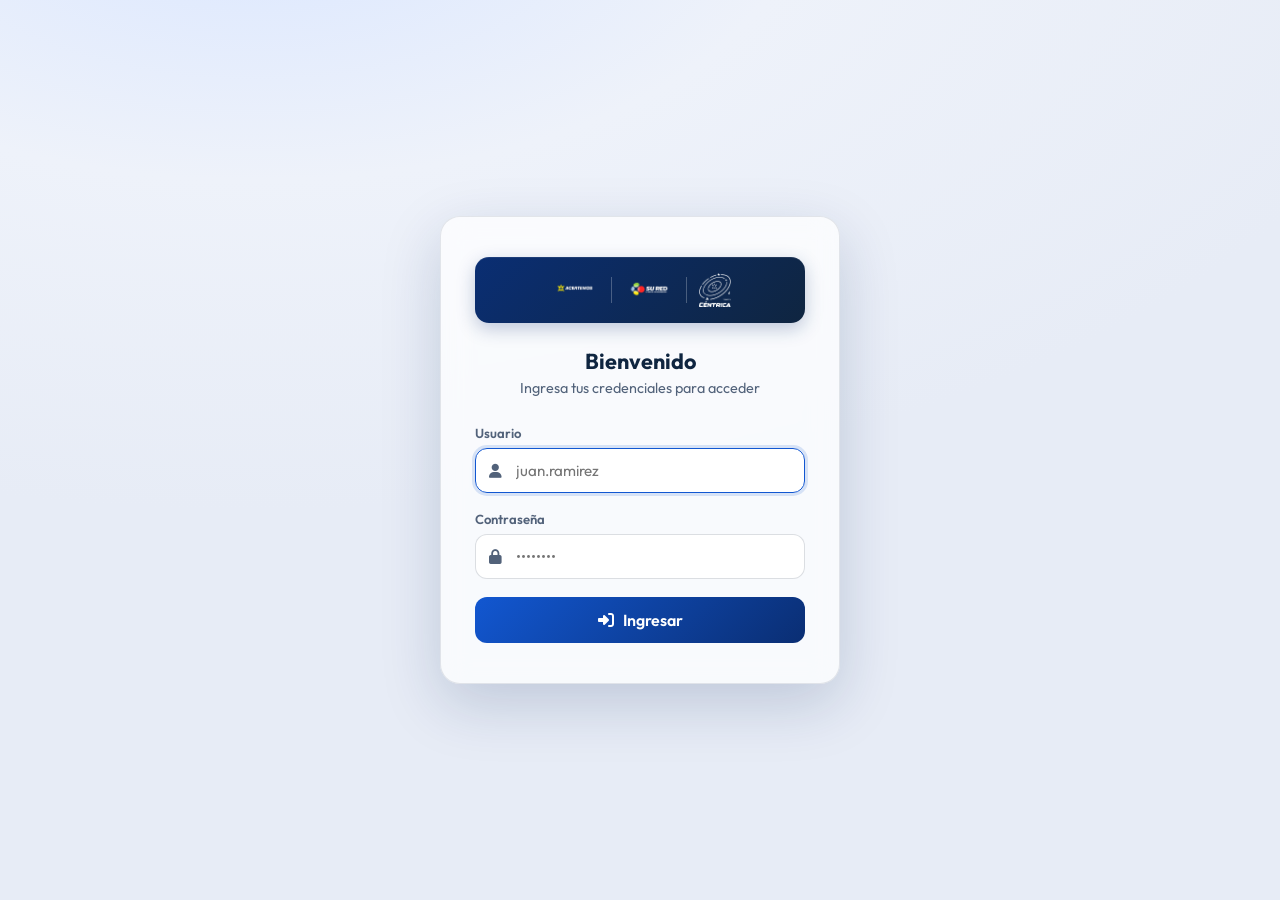
==== frontend/login.html @ 2c41f93b "feat(auth): pantalla de login local y cierre de sesión Solución temporal sin microservicio de autent" ====
<!DOCTYPE html>
<html lang="es">
<head>
    <meta charset="UTF-8">
    <meta name="viewport" content="width=device-width, initial-scale=1.0">
    <title>Ingreso — Dashboard de Operaciones</title>
    <link rel="preconnect" href="https://fonts.googleapis.com">
    <link href="https://fonts.googleapis.com/css2?family=Outfit:wght@400;500;600;700&display=swap" rel="stylesheet">
    <link rel="stylesheet" href="https://cdnjs.cloudflare.com/ajax/libs/font-awesome/6.5.1/css/all.min.css">
    <style>
        :root {
            --brand-blue: #1257d1;
            --brand-blue-deep: #0a2e73;
            --brand-yellow: #ffc400;
            --text-primary: #0f2540;
            --text-secondary: #52627a;
            --danger: #ef4444;
            --font-sans: 'Outfit', -apple-system, BlinkMacSystemFont, "Segoe UI", Roboto, sans-serif;
        }
        * { box-sizing: border-box; margin: 0; padding: 0; }
        body {
            font-family: var(--font-sans);
            min-height: 100vh;
            display: flex;
            align-items: center;
            justify-content: center;
            background: radial-gradient(1200px 600px at 20% -10%, #dbe7ff 0%, #eef2fa 45%, #e7ecf6 100%);
            color: var(--text-primary);
            padding: 24px;
        }
        .login-card {
            width: 100%;
            max-width: 400px;
            background: rgba(255, 255, 255, 0.72);
            backdrop-filter: blur(14px);
            border: 1px solid rgba(15, 37, 64, 0.10);
            border-radius: 20px;
            box-shadow: 0 20px 60px rgba(13, 38, 89, 0.18);
            padding: 40px 34px;
        }
        .login-logos {
            display: flex;
            align-items: center;
            justify-content: center;
            gap: 12px;
            margin-bottom: 24px;
            padding: 16px 22px;
            background: linear-gradient(135deg, #0a2e73, #0f2540);
            border-radius: 14px;
            box-shadow: inset 0 1px 0 rgba(255, 255, 255, 0.08), 0 6px 18px rgba(10, 46, 115, 0.25);
        }
        .login-logos img { height: 34px; object-fit: contain; }
        .login-logos .divider { width: 1px; height: 26px; background: rgba(255, 255, 255, 0.25); }
        h1 { font-size: 1.35rem; font-weight: 700; text-align: center; margin-bottom: 4px; }
        .subtitle { text-align: center; color: var(--text-secondary); font-size: 0.9rem; margin-bottom: 28px; }
        .field { margin-bottom: 18px; }
        .field label { display: block; font-size: 0.82rem; font-weight: 600; color: var(--text-secondary); margin-bottom: 7px; }
        .input-wrap { position: relative; }
        .input-wrap i { position: absolute; left: 14px; top: 50%; transform: translateY(-50%); color: var(--text-secondary); font-size: 0.9rem; }
        input {
            width: 100%;
            padding: 12px 14px 12px 40px;
            border: 1px solid rgba(15, 37, 64, 0.15);
            border-radius: 12px;
            font-family: var(--font-sans);
            font-size: 0.95rem;
            background: rgba(255, 255, 255, 0.9);
            transition: border-color .15s, box-shadow .15s;
        }
        input:focus { outline: none; border-color: var(--brand-blue); box-shadow: 0 0 0 3px rgba(18, 87, 209, 0.15); }
        .btn-login {
            width: 100%;
            margin-top: 8px;
            padding: 13px;
            border: none;
            border-radius: 12px;
            background: linear-gradient(135deg, var(--brand-blue), var(--brand-blue-deep));
            color: #fff;
            font-family: var(--font-sans);
            font-size: 1rem;
            font-weight: 600;
            cursor: pointer;
            display: flex;
            align-items: center;
            justify-content: center;
            gap: 9px;
            transition: transform .12s, box-shadow .12s, opacity .12s;
        }
        .btn-login:hover:not(:disabled) { transform: translateY(-1px); box-shadow: 0 8px 22px rgba(18, 87, 209, 0.35); }
        .btn-login:disabled { opacity: .65; cursor: not-allowed; }
        .error-msg {
            display: none;
            margin-top: 16px;
            padding: 11px 14px;
            border-radius: 10px;
            background: rgba(239, 68, 68, 0.1);
            border: 1px solid rgba(239, 68, 68, 0.25);
            color: var(--danger);
            font-size: 0.85rem;
            text-align: center;
        }
        .error-msg.show { display: block; }
    </style>
</head>
<body>
    <form class="login-card" id="login-form" autocomplete="on">
        <div class="login-logos">
            <img src="assets/logos/acertemos.png" alt="Acertemos">
            <span class="divider"></span>
            <img src="assets/logos/sured.png" alt="SU RED">
            <span class="divider"></span>
            <img src="assets/logos/negativo.png" alt="Logo">
        </div>
        <h1>Bienvenido</h1>
        <p class="subtitle">Ingresa tus credenciales para acceder</p>

        <div class="field">
            <label for="email">Usuario</label>
            <div class="input-wrap">
                <i class="fa-solid fa-user"></i>
                <input type="text" id="email" name="email" placeholder="juan.ramirez" required autofocus
                       autocapitalize="none" autocorrect="off" spellcheck="false">
            </div>
        </div>

        <div class="field">
            <label for="password">Contraseña</label>
            <div class="input-wrap">
                <i class="fa-solid fa-lock"></i>
                <input type="password" id="password" name="password" placeholder="••••••••" required>
            </div>
        </div>

        <button type="submit" class="btn-login" id="btn-login">
            <i class="fa-solid fa-right-to-bracket"></i> Ingresar
        </button>

        <div class="error-msg" id="error-msg"></div>
    </form>

    <script>
        // Si ya hay un token en la sesión, saltar directo al dashboard.
        if (sessionStorage.getItem('auth_token')) {
            window.location.replace('index.html');
        }

        const form = document.getElementById('login-form');
        const btn = document.getElementById('btn-login');
        const errorBox = document.getElementById('error-msg');

        function showError(msg) {
            errorBox.textContent = msg;
            errorBox.classList.add('show');
        }

        form.addEventListener('submit', async (e) => {
            e.preventDefault();
            errorBox.classList.remove('show');
            btn.disabled = true;
            btn.innerHTML = '<i class="fa-solid fa-circle-notch fa-spin"></i> Ingresando...';

            const body = new URLSearchParams();
            body.append('email', document.getElementById('email').value.trim());
            body.append('password', document.getElementById('password').value);

            try {
                const res = await fetch('api/login', {
                    method: 'POST',
                    headers: { 'Content-Type': 'application/x-www-form-urlencoded' },
                    body,
                    credentials: 'same-origin'  // permite recibir la cookie device_id
                });

                if (!res.ok) {
                    let detail = 'No se pudo iniciar sesión.';
                    try { detail = (await res.json()).detail || detail; } catch (_) {}
                    showError(detail);
                    return;
                }

                const data = await res.json();
                sessionStorage.setItem('auth_token', data.access_token);
                window.location.replace('index.html');
            } catch (err) {
                showError('Error de conexión con el servidor. Inténtalo de nuevo.');
            } finally {
                btn.disabled = false;
                btn.innerHTML = '<i class="fa-solid fa-right-to-bracket"></i> Ingresar';
            }
        });
    </script>
</body>
</html>
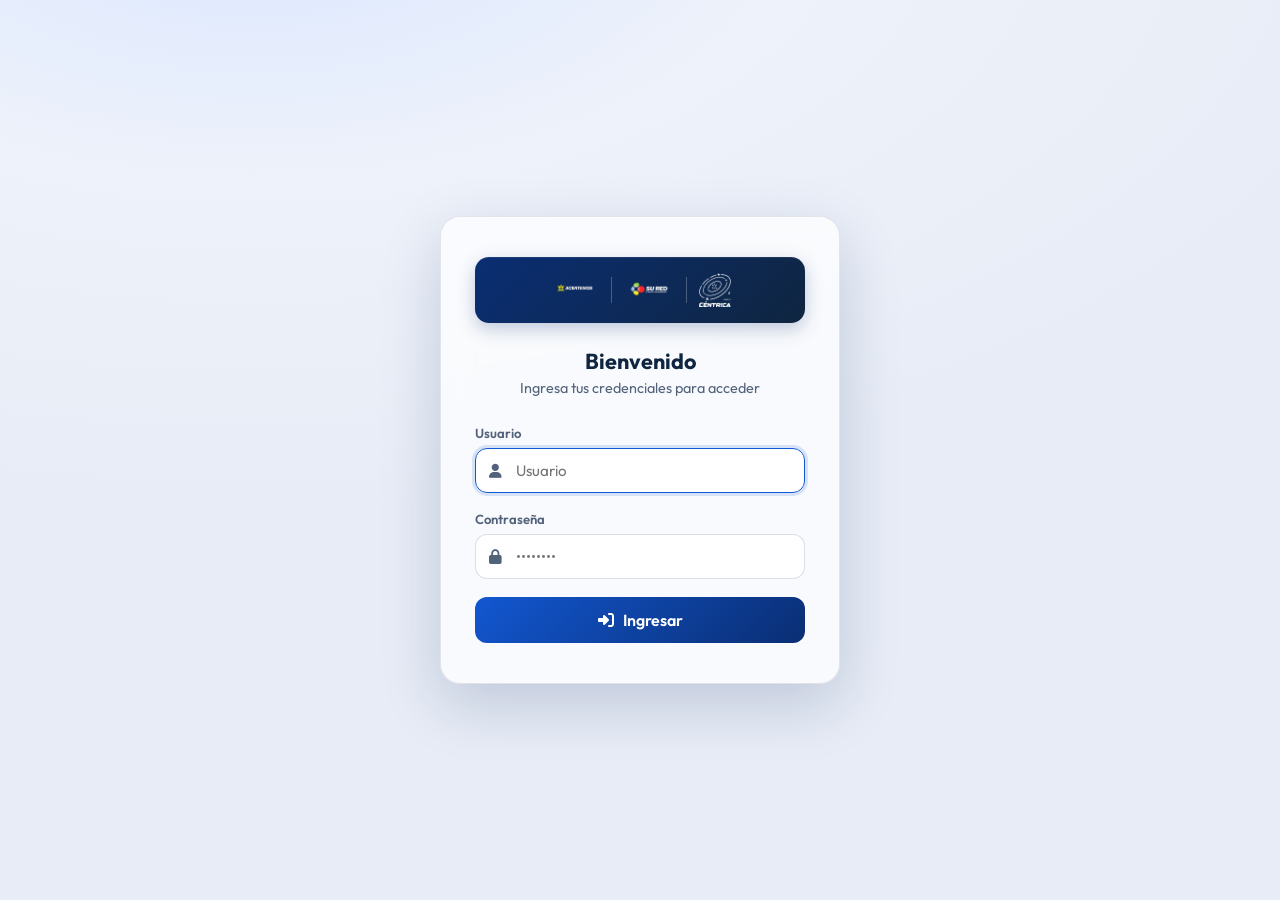
==== commit 731adde2: "fix(auth): evita autofill del navegador en el login quemado - login.html: autocomplete=off en el for" ====
--- a/frontend/login.html
+++ b/frontend/login.html
@@ -103,7 +103,7 @@
     </style>
 </head>
 <body>
-    <form class="login-card" id="login-form" autocomplete="on">
+    <form class="login-card" id="login-form" autocomplete="off">
         <div class="login-logos">
             <img src="assets/logos/acertemos.png" alt="Acertemos">
             <span class="divider"></span>
@@ -118,8 +118,8 @@
             <label for="email">Usuario</label>
             <div class="input-wrap">
                 <i class="fa-solid fa-user"></i>
-                <input type="text" id="email" name="email" placeholder="juan.ramirez" required autofocus
-                       autocapitalize="none" autocorrect="off" spellcheck="false">
+                <input type="text" id="email" name="email" placeholder="Usuario" required autofocus
+                       autocomplete="off" autocapitalize="none" autocorrect="off" spellcheck="false">
             </div>
         </div>
 
@@ -127,7 +127,8 @@
             <label for="password">Contraseña</label>
             <div class="input-wrap">
                 <i class="fa-solid fa-lock"></i>
-                <input type="password" id="password" name="password" placeholder="••••••••" required>
+                <input type="password" id="password" name="password" placeholder="••••••••" required
+                       autocomplete="new-password">
             </div>
         </div>
 
